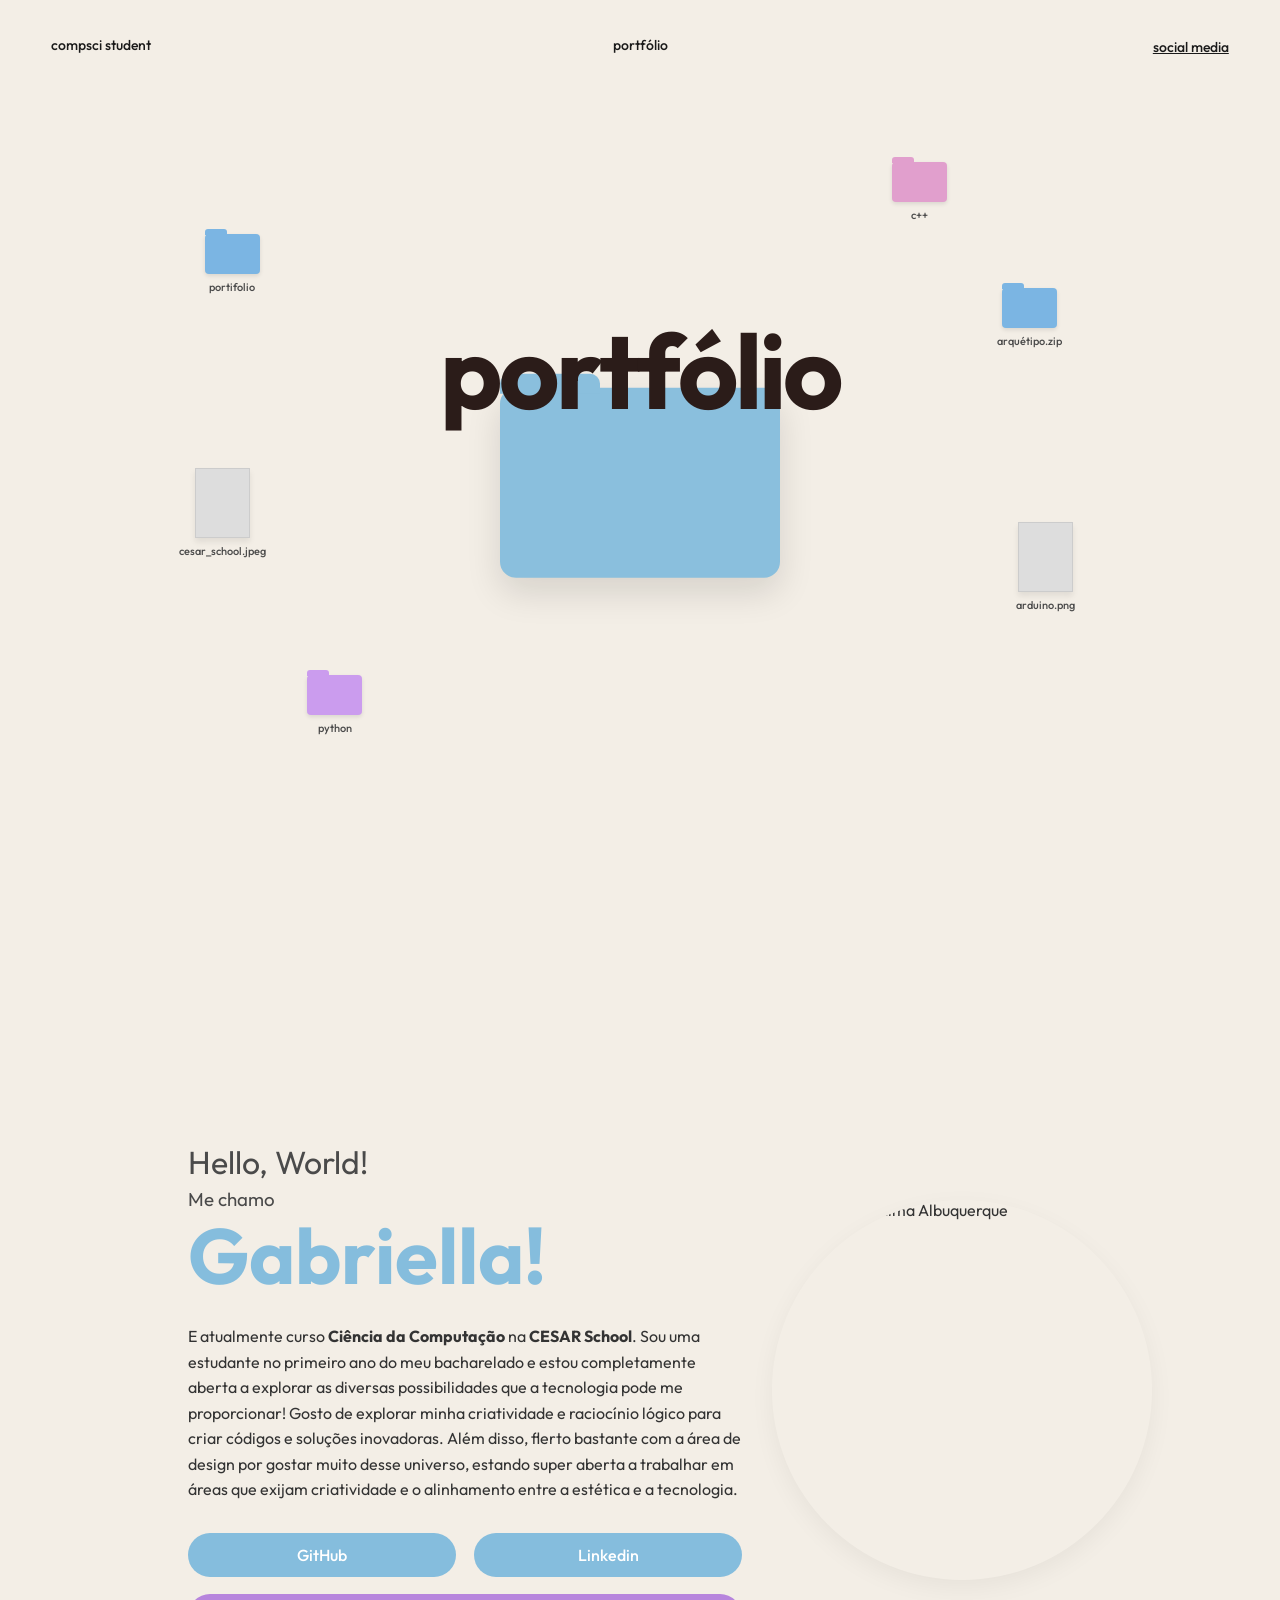
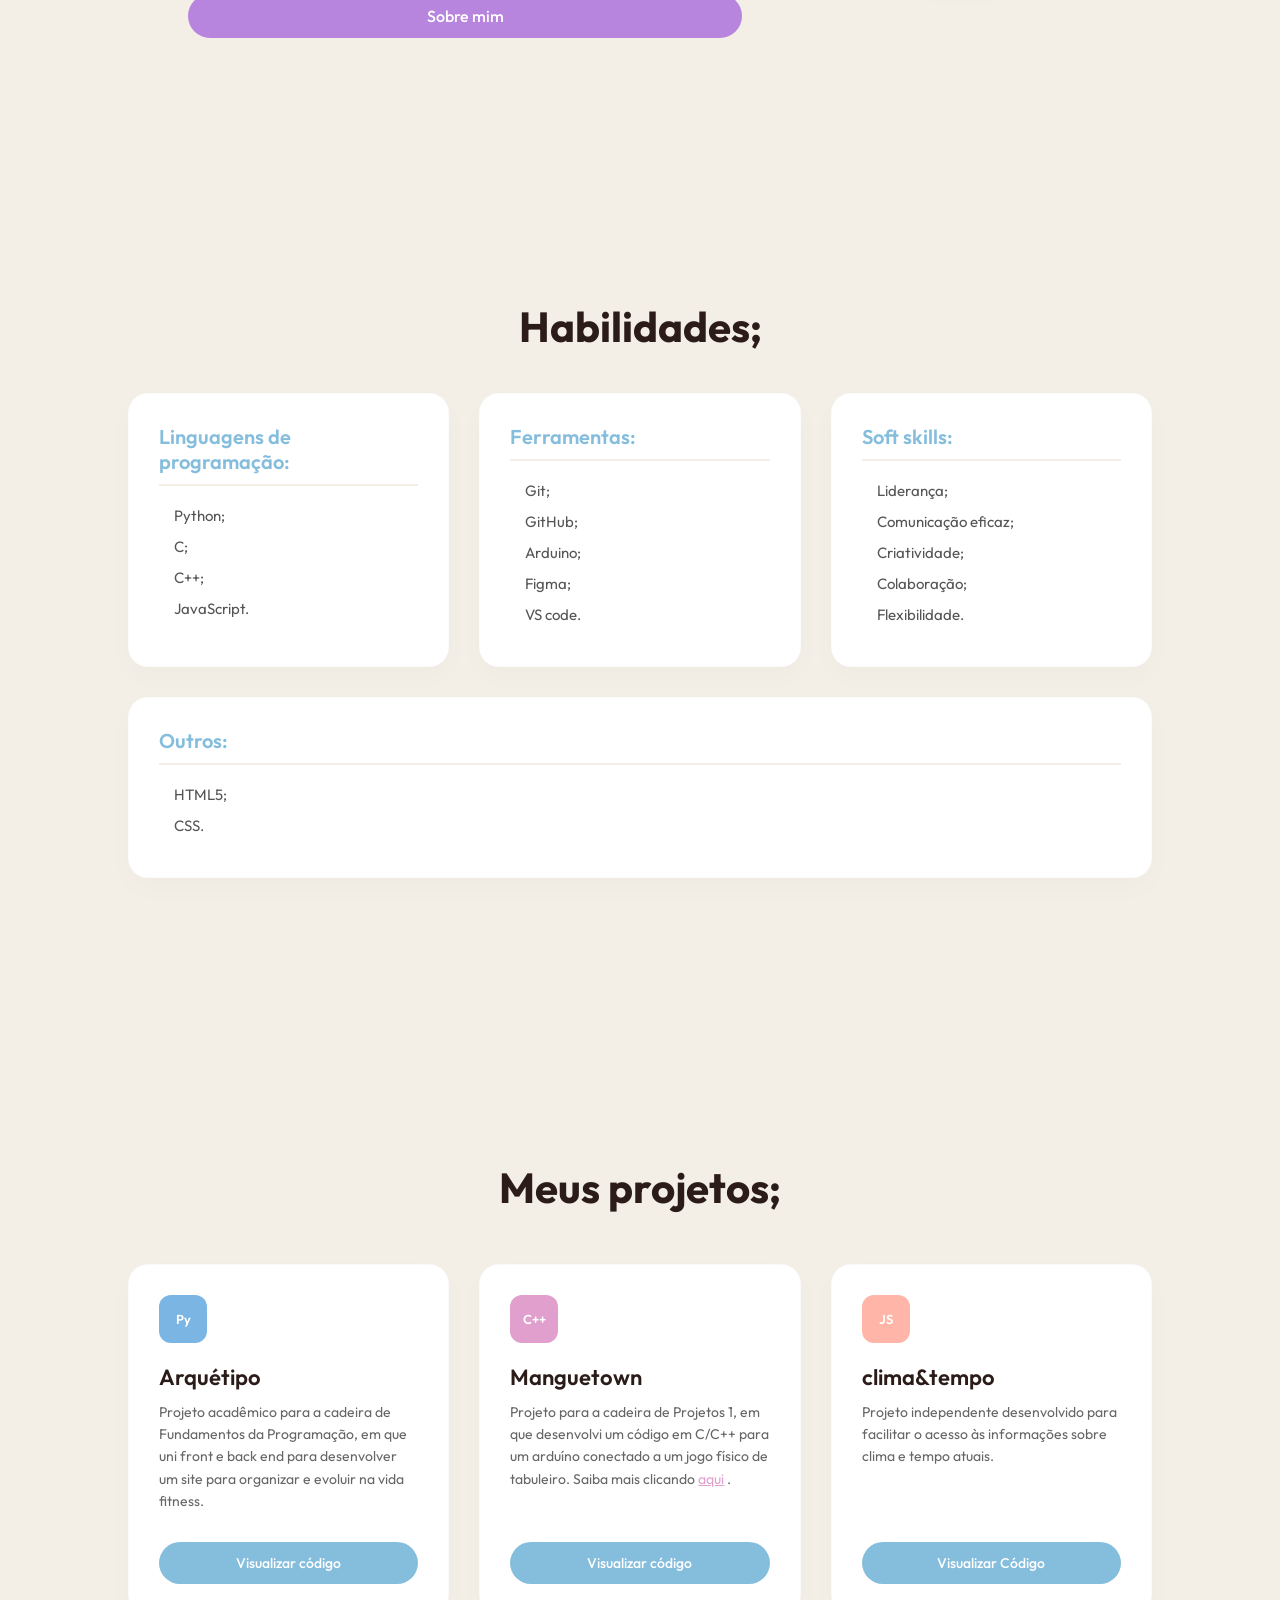
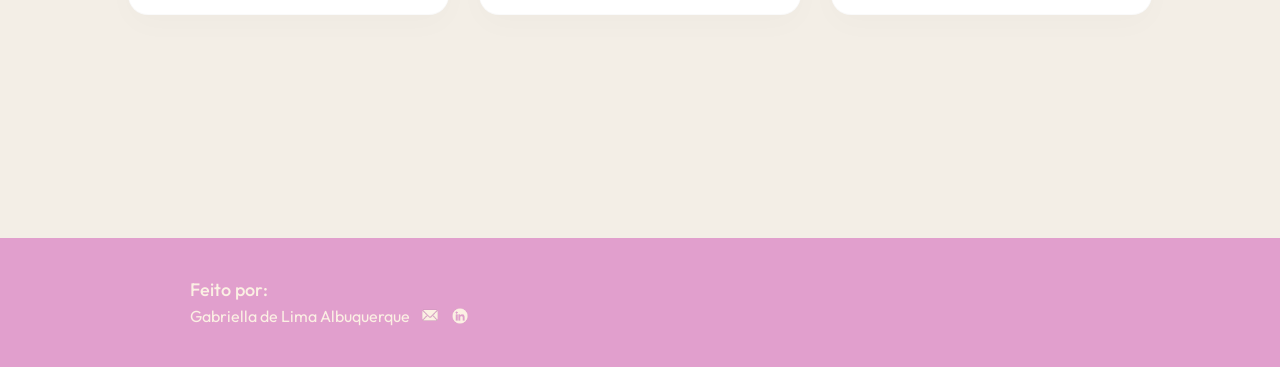
==== OneDrive/Documentos/portifolio-ic/index.html @ 3f4d65f4 "outras abas" ====
<!DOCTYPE html>
<html lang="pt-BR">
<head>
    <meta charset="UTF-8">
    <meta name="viewport" content="width=device-width, initial-scale=1.0">
    <title>portifólio ✦</title>
    <link rel="stylesheet" href="style.css">
    <script src="script.js"></script>
</head>
<body>

    <section class="tela_inicial">
        <div class="item texto_em_cima" id="t-compsci">compsci student</div>
        <div class="item texto_em_cima" id="t-portfolio">portfólio</div>
        
        <div class="dropdown" id="t-social-media">
            <button class="dropdown-btn" onclick="toggleDropdown()">social media</button>
            <div class="dropdown-content" id="myDropdown">
                <a href="https://www.linkedin.com/in/gabriellaalbq/" target="_blank">linkedIn</a>
                <a href="https://github.com/gabriellalbq" target="_blank">github</a>
                <a href="mailto:gla3@cesar.school">e-mail</a>
            </div>
        </div>

        <div class="item" id="f-compsci">
            <div class="folder"></div>
            <span>portifolio</span>
        </div>

        <div class="item" id="cesarschool">
            <div class="imagem"></div>
            <span>cesar_school.jpeg</span>
        </div>

        <div class="item" id="filepython">
            <div class="purplefolder"></div>
            <span>python</span>
        </div>

        <div class="item" id="cpplang">
            <div class="pinkfolder"></div>
            <span>c++</span>
        </div>

        <div class="item" id="arq">
            <div class="folder"></div>
            <span>arquétipo.zip</span>
        </div>

        <div class="item" id="arduino">
            <div class="imagem"></div>
            <span>arduino.png</span>
        </div>

        <div class="container_meio">
            <div class="portifolio_loc">
                <div class="titulo_main">portfólio</div>
            </div>
            <div class="pastaprincipal"></div>
        </div>
    </section> 
    
    <div class='container_apresentacao'>
        <div class="container_texto_apresentacao">
            <div class="texto_container_apresentacao">
                <h2 class="titulo_container_apresentacao">Hello, World!</h2>
                <h3 class="me_chamo_apresentacao">Me chamo</h3>
                <h1 class="nome_container_apresentacao">Gabriella!</h1>
                <p class="biografia">
                    E atualmente curso <b>Ciência da Computação</b> na <b>CESAR School</b>. Sou uma estudante no primeiro ano do meu bacharelado e estou completamente aberta a explorar as diversas possibilidades que a tecnologia pode me proporcionar! Gosto de explorar minha criatividade e raciocínio lógico para criar códigos e soluções inovadoras. Além disso, flerto bastante com a área de design por gostar muito desse universo, estando super aberta a trabalhar em áreas que exijam criatividade e o alinhamento entre a estética e a tecnologia.
                </p>
            </div>
            <div class="container_botoes_in_mail">
                <a href="https://github.com/gabriellalbq" target="_blank" class="botao_in_mail">GitHub</a>
                <a href="https://www.linkedin.com/in/gabriellaalbq/" target="_blank" class="botao_in_mail">Linkedin</a>
            </div>
            <a href="saibamais.html" class="botao_sobre_mim">Sobre mim</a>
        </div>

        <img src="foto.jpg" alt="Gabriella de Lima Albuquerque" class="foto_apresentacao">
    </div>

    <section class="container_habilidades">
        <h2 class="titulo_habilidades">Habilidades;</h2>
        
        <div class="alinhar_habilidades">
            <div class="coluna_habilidades">
                <h3 class="titulo_coluna_hab">Linguagens de programação:</h3>
                <ul class="lista_hab">
                    <li>Python;</li>
                    <li>C;</li>
                    <li>C++;</li>
                    <li>JavaScript.</li>
                </ul>
            </div>

            <div class="coluna_habilidades">
                <h3 class="titulo_coluna_hab">Ferramentas:</h3>
                <ul class="lista_hab">
                    <li>Git;</li>
                    <li>GitHub;</li>
                    <li>Arduino;</li>
                    <li>Figma;</li>
                    <li>VS code.</li>
                </ul>
            </div>

            <div class="coluna_habilidades">
                <h3 class="titulo_coluna_hab">Soft skills:</h3>
                <ul class="lista_hab">
                    <li>Liderança;</li>
                    <li>Comunicação eficaz;</li>
                    <li>Criatividade;</li>
                    <li>Colaboração;</li>
                    <li>Flexibilidade.</li>
                </ul>
            </div>

            <div class="coluna_habilidades">
                <h3 class="titulo_coluna_hab">Outros:</h3>
                <ul class="lista_hab">
                    <li>HTML5;</li>
                    <li>CSS.</li>
                </ul> </div>
        </div>
    </section>

    <section class="container_projetos">
        <h2 class="titulo_secao_projetos">Meus projetos;</h2>
        
        <div class="lista_projetos">
            <div class="card_projeto">
                <div class="icone_projeto arquetipo"><span>Py</span></div>
                <h3 class="nome_projeto">Arquétipo</h3>
                <p class="descricao_projeto">Projeto acadêmico para a cadeira de Fundamentos da Programação, em que uni front e back end para desenvolver um site para organizar e evoluir na vida fitness.</p>
                <a href="https://github.com/gabriellalbq/Arquetipo" target="_blank" class="botao_projeto">Visualizar código</a>
            </div>

            <div class="card_projeto">
                <div class="icone_projeto manguetown"><span>C++</span></div>
                <h3 class="nome_projeto">Manguetown</h3>
                <p class="descricao_projeto">Projeto para a cadeira de Projetos 1, em que desenvolvi um código em C/C++ para um arduíno conectado a um jogo físico de tabuleiro. Saiba mais clicando
                    <a href="manguetown.html" class="saibamaisbotao">aqui</a>
                .
                </p>
                <a href="https://github.com/gabriellalbq/Manguetown" target="_blank" class="botao_projeto">Visualizar código</a>
            </div>

            <div class="card_projeto">
                <div class="icone_projeto climatempo"><span>JS</span></div>
                <h3 class="nome_projeto">clima&tempo</h3>
                <p class="descricao_projeto">Projeto independente desenvolvido para facilitar o acesso às informações sobre clima e tempo atuais.</p>
                <a href="#" class="botao_projeto">Visualizar Código</a>
            </div>
        </div>
    </section>

    <footer>
        <div class="footer_conteudo">
            <span class="autor_titulo">Feito por:</span>
            <div class="autor_linha">
                <p>Gabriella de Lima Albuquerque</p>
                <a href="mailto:gla3@cesar.school" class="links"><img src="fotos/gmail.png" alt="Gmail" class="img_gmail"></a>
                <a href="https://www.linkedin.com/in/gabriellaalbq/" class="links"><img src="fotos/linkedin.png" alt="linkedin" class="img_gmail"></a>
            </div> </div> 
    </footer>

</body>
</html>
---- OneDrive/Documentos/portifolio-ic/style.css ----
* {
    box-sizing: border-box;
    margin: 0;
    padding: 0;
}

body {
    background-color: #f3eee6;
    font-family: 'Outfit';
    width: 100%;
    overflow-x: hidden;
    overflow-y: auto; 
    color: #333;
}

.tela_inicial {
    position: relative;
    width: 100%;
    height: 100vh; 
    margin-bottom: 40px; 
}

.item {
    position: absolute;
    display: flex;
    flex-direction: column;
    align-items: center;
    text-align: center;
    font-size: 11px;
    font-weight: 500;
}

.item span {
    margin-top: 6px;
    color: #4a4a4a;
}

.folder {
    width: 55px;
    height: 40px;
    background-color: #7bb5e3;
    border-radius: 4px;
    position: relative;
    box-shadow: 0 2px 4px rgba(0,0,0,0.1);
}

.pinkfolder {
    width: 55px;
    height: 40px;
    background-color: #e19fcd;
    border-radius: 4px;
    position: relative;
    box-shadow: 0 2px 4px rgba(0,0,0,0.1);
}

.pinkfolder::before {
    content: '';
    width: 22px;
    height: 6px;
    background-color: #e19fcd;
    position: absolute;
    top: -5px;
    left: 0;
    border-top-left-radius: 3px;
    border-top-right-radius: 3px;
}

.purplefolder {
    width: 55px;
    height: 40px;
    background-color: #cb9cee;
    border-radius: 4px;
    position: relative;
    box-shadow: 0 2px 4px rgba(0,0,0,0.1);
}

.purplefolder::before {
    content: '';
    width: 22px;
    height: 6px;
    background-color: #cb9cee;
    position: absolute;
    top: -5px;
    left: 0;
    border-top-left-radius: 3px;
    border-top-right-radius: 3px;
}

.folder::before {
    content: '';
    width: 22px;
    height: 6px;
    background-color: #7bb5e3;
    position: absolute;
    top: -5px;
    left: 0;
    border-top-left-radius: 3px;
    border-top-right-radius: 3px;
}

.imagem {
    width: 55px;
    height: 70px;
    background-color: #ddd;
    border: 1px solid #ccc;
    box-shadow: 0 4px 6px rgba(0,0,0,0.08);
    background-size: cover;
    background-position: center;
}

.texto_em_cima {
    font-size: 14px;
    font-weight: 500;
    color: #1a1a1a;
}

#t-compsci { top: 4%; left: 4%; }
#t-portfolio { top: 4%; left: 50%; transform: translateX(-50%); }

.dropdown {
    position: absolute;
    top: 4%;
    right: 4%;
    display: inline-block; 
    z-index: 200;
    font-family:'Outfit';
}

.dropdown-btn {
    background: none;
    border: none;
    font-size: 14px;
    font-weight: 500;
    color: #1a1a1a;
    cursor: pointer;
    font-family: inherit;
    padding: 0;
    transition: opacity 0.2s ease;
    text-decoration: underline;
}

.dropdown-btn:hover {
    opacity: 0.7;
}

.dropdown-content {
    display: block;
    position: absolute;
    right: 0;
    background-color: #ffffff;
    min-width: 140px;
    box-shadow: 0px 10px 25px rgba(0,0,0,0.08);
    border-radius: 8px;
    margin-top: 10px;
    overflow: hidden;
    border: 1px solid rgba(0,0,0,0.05);
    
    opacity: 0;
    transform: translateY(-10px) scale(0.95);
    pointer-events: none;
    transition: opacity 0.3s cubic-bezier(0.16, 1, 0.3, 1), 
                transform 0.3s cubic-bezier(0.16, 1, 0.3, 1);
}

.dropdown-content a {
    color: #2b1c19;
    padding: 11px 16px;
    text-decoration: none;
    display: block;
    font-family: 'Outfit';
    font-size: 13px;
    font-weight: 400;
    text-align: left;
    transition: background-color 0.2s ease, color 0.2s ease;
}

.dropdown-content a:hover {
    background-color: #f7f5f0;
    color: #000000;
}

.dropdown-content.show {
    opacity: 1;
    transform: translateY(0) scale(1);
    pointer-events: auto;
}

#f-compsci { top: 26%; left: 16%; }

#cesarschool { top: 52%; left: 14%; }

#filepython { top: 75%; left: 24%; }

#cpplang { top: 18%; right: 26%; }

#arq { top: 32%; right: 17%; }

#arduino { top: 58%; right: 16%; }

#img-real-estate { top: 76%; right: 23%; }
#img-real-estate .image-thumb { width: 75px; height: 50px; background-image: linear-gradient(#2b2d42, #8d99ae); }

.container_meio {
    position: absolute;
    top: 50%;
    left: 50%;
    transform: translate(-50%, -50%);
    display: flex;
    flex-direction: column;
    align-items: center;
    z-index: 10;
}

.portifolio_loc {
    position: relative;
    text-align: center;
    margin-bottom: -30px;
}

@font-face {
    font-family: 'Outfit';
    src: url('fontes/Outfit-VariableFont_wght.ttf') format('truetype');
    font-weight: 100 900; 
    font-style: normal;
}

.titulo_main {
    font-family: 'Outfit';
    font-weight: 700;
    font-size: 105px;
    color: #2b1c19;
    letter-spacing: -3px;
    line-height: 0.9;
    z-index: 20;
    position: relative;
}

.pastaprincipal {
    width: 280px;
    height: 190px;
    background-color: #85bddd;
    border-radius: 16px;
    position: relative;
    box-shadow: 0 15px 35px rgba(0,0,0,0.12);
    display: flex;
    align-items: center;
    justify-content: center;
    opacity: 0.95;
}

.pastaprincipal::before {
    content: '';
    width: 100px;
    height: 20px;
    background-color: #85bddd;
    position: absolute;
    top: -14px;
    left: 0;
    border-top-left-radius: 10px;
    border-top-right-radius: 10px;
}

.container_apresentacao {
    width: 100%;
    min-height: 100vh;
    background-color: #f3eee6;
    display: flex;
    flex-direction: row; 
    align-items: center;
    justify-content: space-between;
    padding: 80px 10%; 
}

.foto_apresentacao {
    flex: 0 0 40%; 
    max-width: 380px;
    width: 100%;
    height: auto;
    aspect-ratio: 1 / 1;
    border-radius: 50%; 
    object-fit: cover; 
    box-shadow: 0 8px 25px rgba(0,0,0,0.05);
}

.container_texto_apresentacao {
    flex: 0 0 60%; 
    display: flex;
    flex-direction: column;
    align-items: flex-start;
    justify-content: center;
    padding-left: 60px;
}

.texto_container_apresentacao {
    font-family: 'Outfit';
    text-align: left;
    width: 100%;
}

.titulo_container_apresentacao {
    font-family: 'Outfit';
    font-size: 32px;
    font-weight: 400;
    color: #4a4a4a;
    text-align: left;
    margin-bottom: 5px;
}

.me_chamo_apresentacao {
    font-family: 'Outfit';
    color: #4a4a4a;
    text-align: left;
    font-weight: 400;
}

.nome_container_apresentacao {
    font-family: 'Outfit';
    font-size: 78px;
    font-weight: 700;
    color: #85bddd;
    margin-top: -5px;
    margin-bottom: 20px; 
    text-align: left;
}

.biografia {
    font-size: 16px;
    line-height: 1.6;
    color: #333;
    margin-bottom: 30px;
}

.container_botoes_in_mail {
    display: flex;
    flex-direction: row;
    justify-content: space-between;
    gap: 18px;
    width: 100%;
}

.botao_in_mail { 
    display: inline-block;
    flex: 1;
    background-color: #85bddd;
    color: #ffffff;
    text-align: center;
    text-decoration: none;
    font-family: 'Outfit';
    font-size: 16px;
    font-weight: 500;
    padding: 12px 20px;
    border-radius: 50px;
    transition: background-color 0.2s ease, transform 0.2s ease;
}

.botao_in_mail:hover {
    background-color: #90ccee;
    transform: translateY(-2px);
}

.container_habilidades {
    width: 100%;
    background-color: #f3eee6;
    padding: 60px 10%;
    display: flex;
    flex-direction: column;
    align-items: center;
}

.titulo_habilidades {
    font-family: 'Outfit';
    font-size: 42px;
    font-weight: 700;
    color: #2b1c19;
    margin-bottom: 40px;
    text-align: center;
}

.alinhar_habilidades {
    display: flex;
    flex-direction: row;
    justify-content: space-between;
    gap: 30px;
    width: 100%;
    flex-wrap: wrap;
}

.coluna_habilidades {
    background-color: #ffffff;
    border-radius: 20px;
    padding: 30px;
    flex: 1;
    min-width: 250px;
    box-shadow: 0 10px 30px rgba(0, 0, 0, 0.02);
    border: 1px solid rgba(0,0,0,0.01);
}

.titulo_coluna_hab {
    font-family: 'Outfit';
    font-size: 20px;
    font-weight: 600;
    color: #85bddd;
    margin-bottom: 20px;
    border-bottom: 2px solid #f3eee6;
    padding-bottom: 10px;
}

.lista_hab {
    list-style: none;
}

.lista_hab li {
    font-family: 'Outfit';
    font-size: 15px;
    color: #555;
    margin-bottom: 12px;
    position: relative;
    padding-left: 15px;
}

.lista_skills li::before {
    content: '•';
    color: #85bddd;
    font-weight: bold;
    position: absolute;
    left: 0;
}

.container_projetos {
    width: 100%;
    min-height: 100vh;
    background-color: #f3eee6;
    display: flex;
    flex-direction: column;
    align-items: center;
    justify-content: center;
    padding: 80px 10%;
}

.titulo_secao_projetos {
    font-family: 'Outfit';
    font-size: 42px;
    font-weight: 700;
    color: #2b1c19;
    margin-bottom: 50px;
}

.lista_projetos {
    display: flex;
    flex-direction: row;
    justify-content: center;
    gap: 30px;
    width: 100%;
    flex-wrap: wrap;
}

.card_projeto {
    background-color: #ffffff;
    border: 1px solid rgba(0,0,0,0.02);
    border-radius: 20px;
    padding: 30px;
    flex: 1;
    min-width: 280px;
    max-width: 350px;
    box-shadow: 0 10px 30px rgba(0, 0, 0, 0.02);
    display: flex;
    flex-direction: column;
    align-items: flex-start;
    transition: transform 0.3s ease, box-shadow 0.3s ease;
}

.card_projeto:hover {
    transform: translateY(-5px);
    box-shadow: 0 15px 35px rgba(0, 0, 0, 0.06);
}

.icone_projeto {
    width: 48px;
    height: 48px;
    border-radius: 12px;
    display: flex;
    align-items: center;
    justify-content: center;
    font-family: 'Outfit';
    font-weight: 600;
    font-size: 13px;
    color: #fff;
    margin-bottom: 20px;
}

.arquetipo {background-color: #7bb5e3;}
.manguetown {background-color: #e19fcd;}
.climatempo {background-color: #ffb5a7;}

.nome_projeto {
    font-family: 'Outfit';
    font-size: 22px;
    font-weight: 600;
    color: #2b1c19;
    margin-bottom: 10px;
}

.descricao_projeto {
    font-family: 'Outfit';
    font-size: 14px;
    line-height: 1.6;
    color: #666;
    margin-bottom: 30px;
    flex-grow: 1; 
}

.botao_projeto {
    display: block;
    width: 100%;
    background-color: #85bddd;
    color: #ffffff;
    text-align: center;
    text-decoration: none;
    font-family: 'Outfit';
    font-size: 14px;
    font-weight: 500;
    padding: 12px 0;
    border-radius: 50px;
    transition: background-color 0.2s ease;
}

.botao_projeto:hover {
    background-color: #6daed6;
}

footer {
    padding: 40px;
    background-color: #e19fcd;
    color: #fbf0e3;
}

.footer_conteudo {
    display: flex;
    flex-direction: column;
    align-items: left;
    max-width: 900px;
    margin: 0 auto;
}

.autor_titulo {
    font-weight: 500;
    font-size: 18px;
    margin-bottom: 4px;
}

.autor_linha {
    display: flex;
    align-items: center;
    gap: 10px;
    text-align: left;
}

.img_gmail {
    width: 20px;         
    height: auto;
    display: block;
}

.saibamaisbotao{
    color: #e19fcd;
}

.botao_sobre_mim{
    margin-top: 17px;
    display: block;
    width: 100%;
    background-color: #b785dd;
    color: #ffffff;
    text-align: center;
    text-decoration: none;
    font-family: 'Outfit';
    font-size: 16px;
    font-weight: 500;
    padding: 12px 0;
    border-radius: 50px;
    transition: background-color 0.2s ease, transition, transform 0.3s ease, box-shadow 0.3s ease;
    
}

.botao_sobre_mim:hover {
    background-color: #cb9cee;
    transform: translateY(-5px);
}

.container_sobre_mim {
    width: 100%;
    min-height: 100vh;
    background-color: #f3eee6;
    display: flex;
    align-items: center;
    padding: 80px 10%; 
}

.texto_sobre_mim {
    font-family: 'Outfit';
    text-align: center;
    width: 100%;
}

.titulo_sobre_mim {
    font-family: 'Outfit';
    font-size: 32px;
    font-weight: 400;
    color: #4a4a4a;
    text-align: center;
    margin-bottom: -13px;
}

.nome_sobre_mim {
    font-family: 'Outfit';
    font-size: 78px;
    font-weight: 700;
    color: #b785dd;
    margin-top: -5px;
    margin-bottom: 20px; 
    text-align: center;
}

.biografia_sobre_mim {
    font-size: 16px;
    line-height: 1.6;
    color: #333;
    margin-bottom: 30px;
    text-align: center;
}

.container_sobre_mim {
    display: flex;
    flex-direction: column;
    justify-content: center;
}

.botao_voltar {
    display: block;
    align-items: center;
    width: 30%;
    background-color: #b785dd;
    color: #ffffff;
    text-align: center;
    text-decoration: none;
    font-family: 'Outfit';
    font-size: 16px;
    font-weight: 500;
    padding: 12px 0;
    border-radius: 50px;
    transition: background-color 0.2s ease, transition, transform 0.3s ease, box-shadow 0.3s ease;
    
}

.botao_voltar:hover {
    background-color: #cb9cee;
    transform: translateY(-5px);
}


.texto_manguetown {
    font-family: 'Outfit';
    text-align: center;
    width: 60%;
}

.titulo_manguetown {
    font-family: 'Outfit';
    font-size: 32px;
    font-weight: 400;
    color: #4a4a4a;
    text-align: center;
    margin-bottom: -13px;
}

.nome_manguetown {
    font-family: 'Outfit';
    font-size: 78px;
    font-weight: 700;
    color: #ffb5a7;
    margin-top: -5px;
    margin-bottom: 20px; 
    text-align: center;
}

.biografia_manguetown {
    font-size: 17px;
    line-height: 1.6;
    color: #333;
    text-align: center;
}

.container_manguetown {
    display: flex;
    flex-direction: column;
    align-items: center;
    justify-content: center;
    margin-top: 4%;
    margin-bottom: 27px;
}

.lista{
    text-align: left;
}

.botoes_manguetown{
    align-items: center;
    flex-direction: row; 
    display: flex;
    justify-content: center;
    gap: 16px;
    margin-top: -5px;
}

.botao_manguetown{
    display: block;
    align-items: center;
    width: 30%;
    background-color: #ffb5a7;
    color: #ffffff;
    text-align: center;
    text-decoration: none;
    font-family: 'Outfit';
    font-size: 16px;
    font-weight: 500;
    padding: 12px 0;
    border-radius: 50px;
    transition: background-color 0.2s ease, transition, transform 0.3s ease, box-shadow 0.3s ease;
}

.botao_manguetown:hover {
    background-color: #fecbc0;
    transform: translateY(-5px);
}
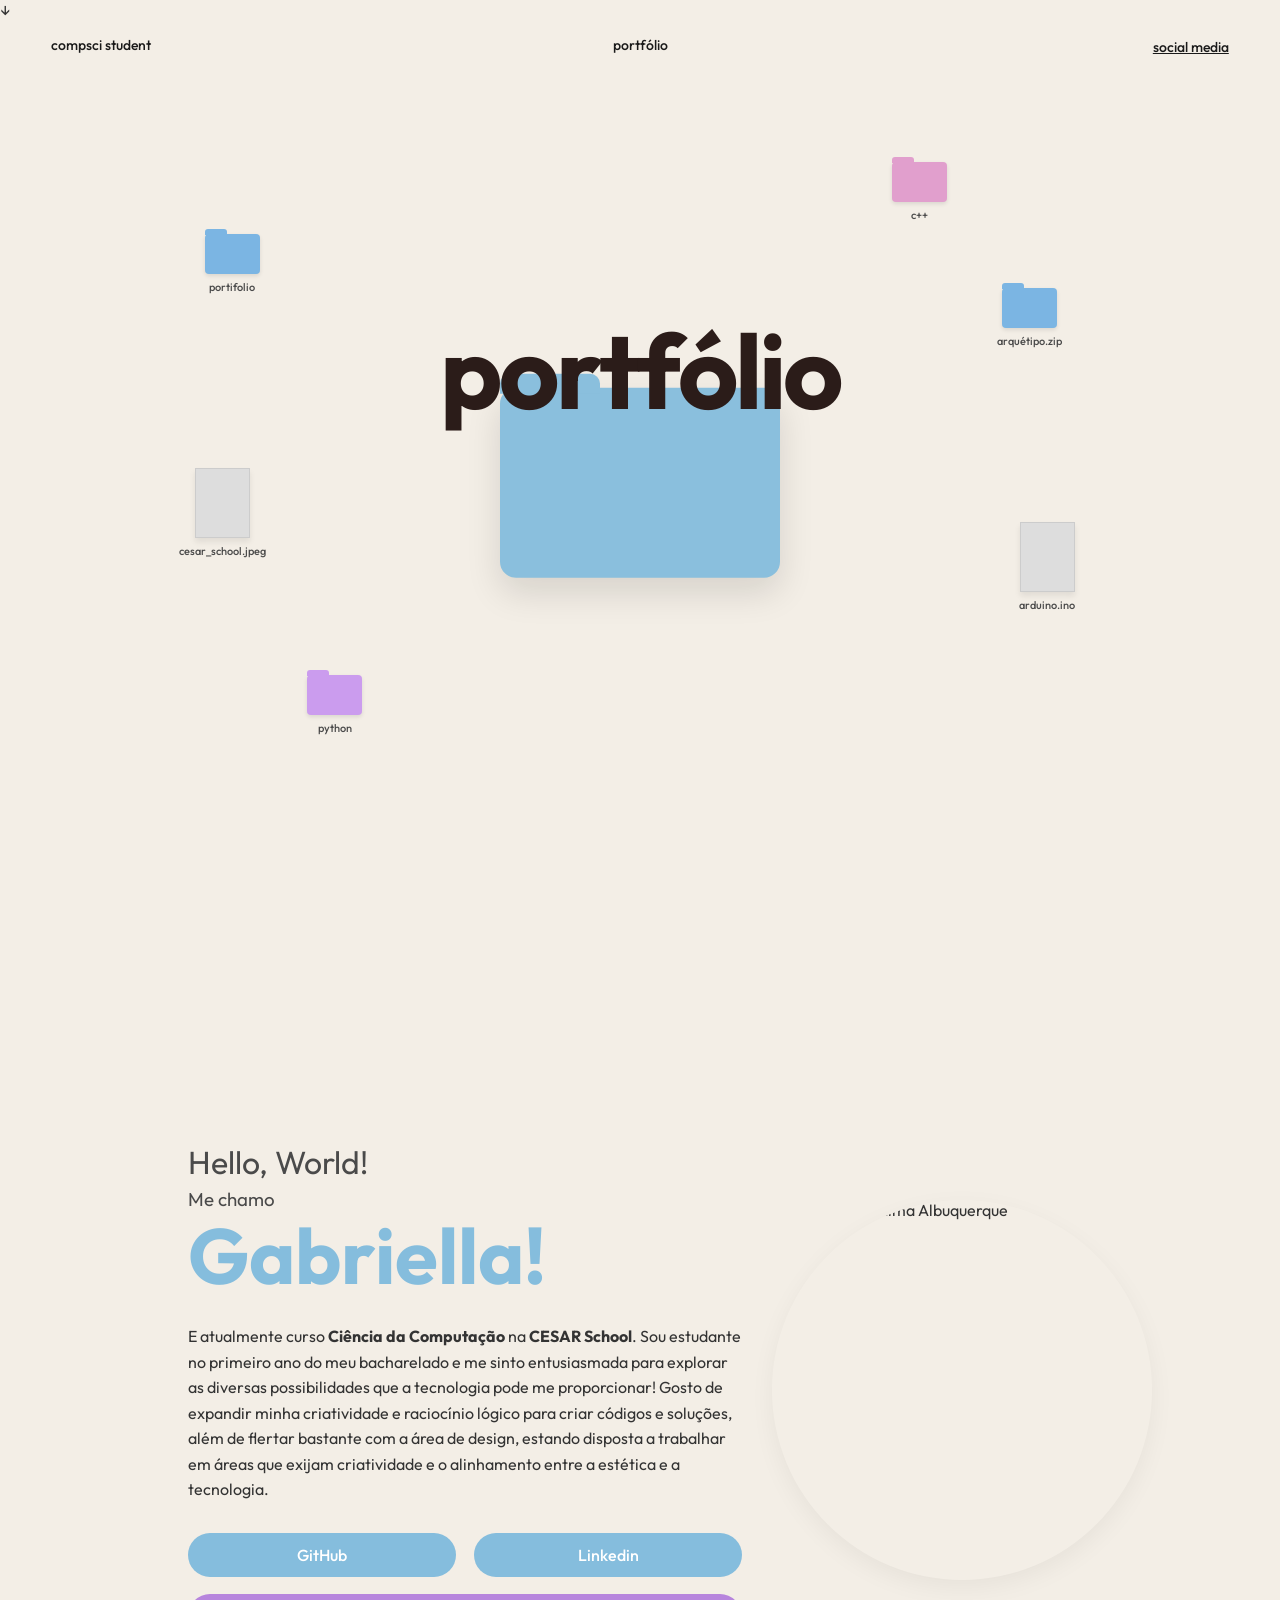
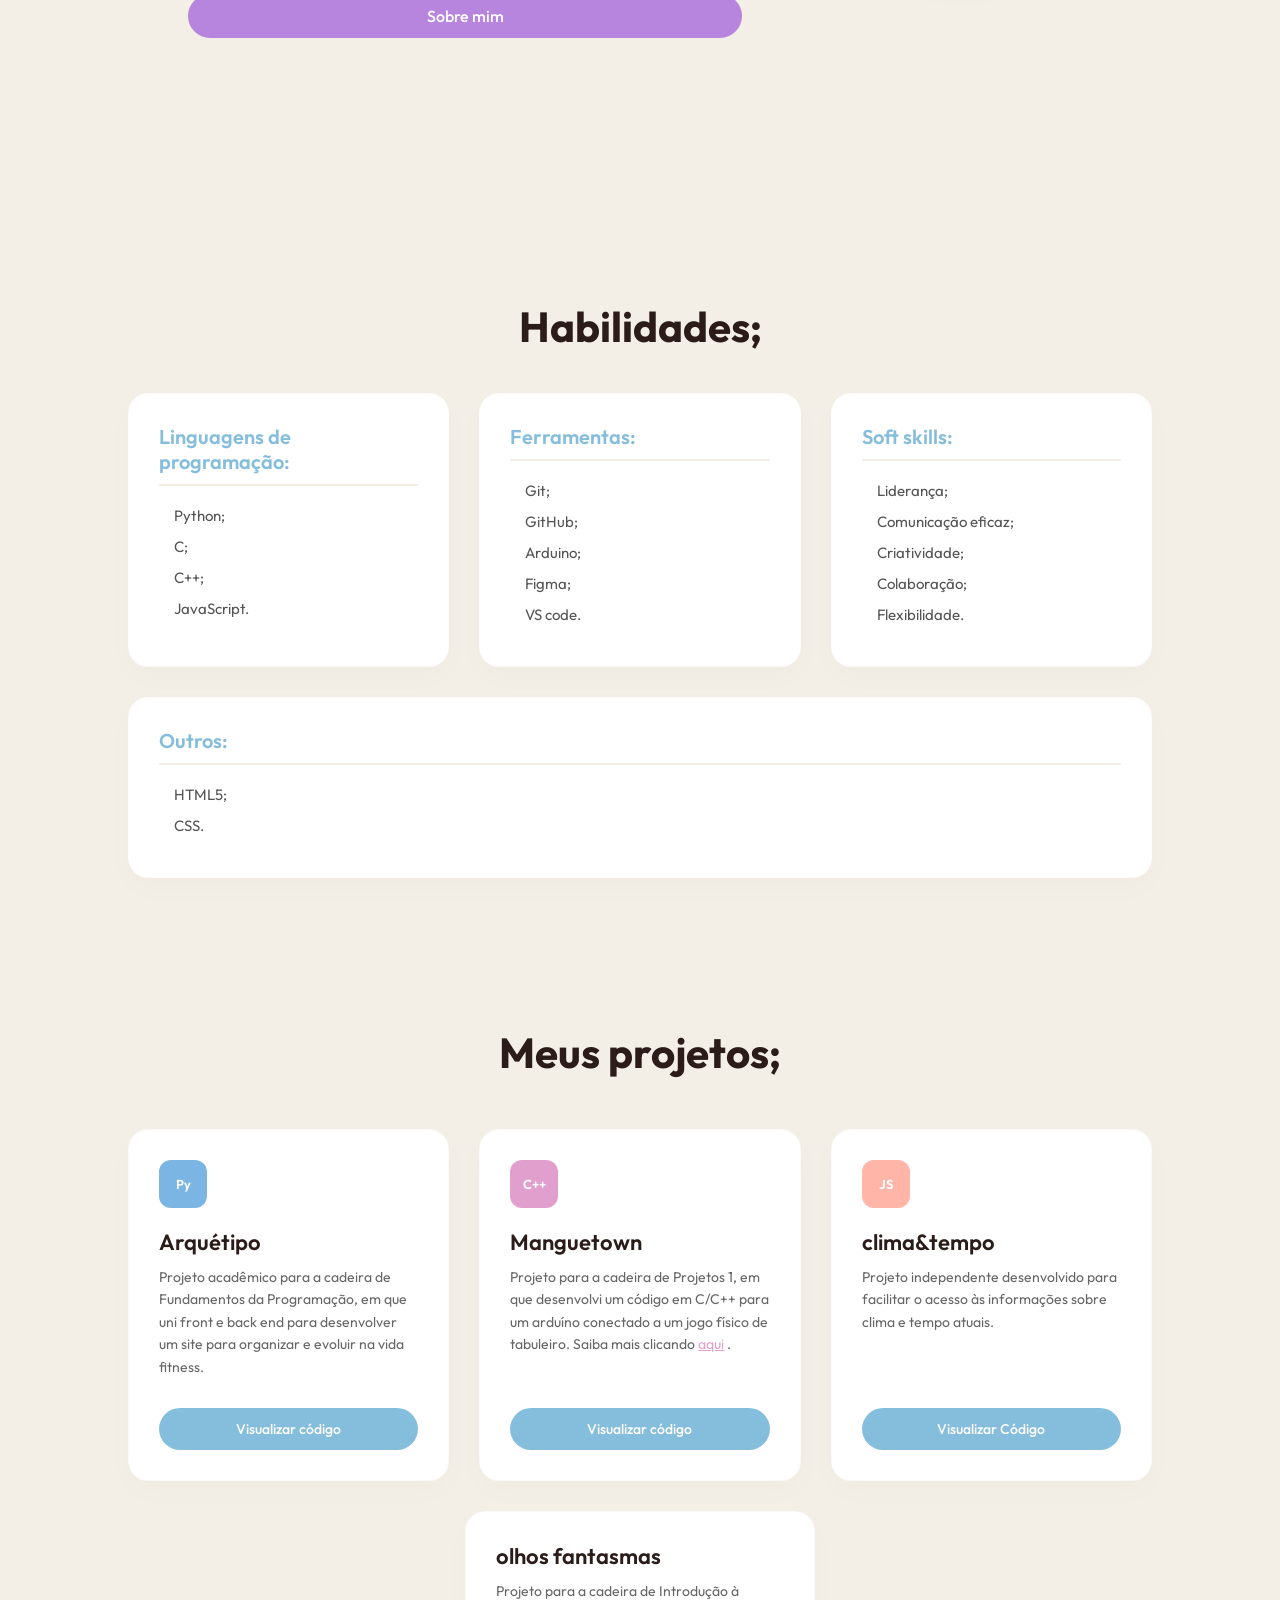
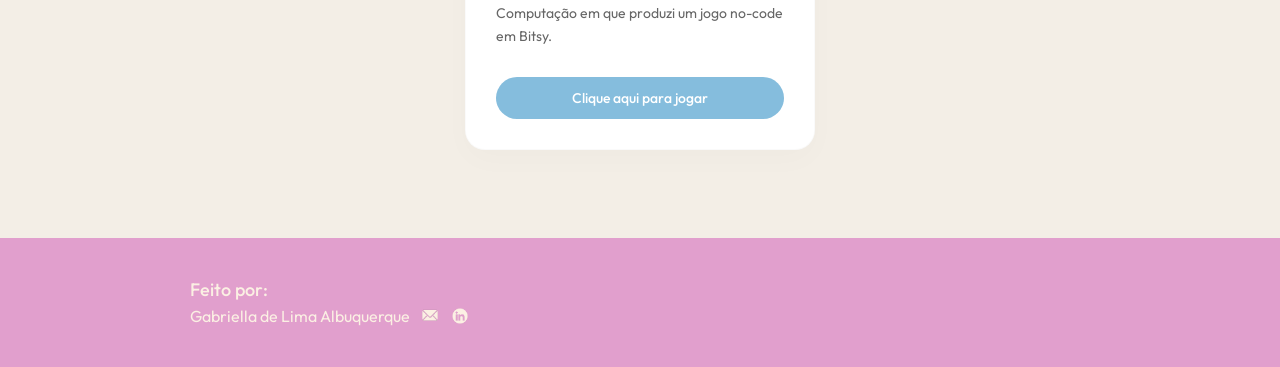
==== commit dcfb79f2: "Refactor index.html for improved structure and links" ====
--- a/OneDrive/Documentos/portifolio-ic/index.html
+++ b/OneDrive/Documentos/portifolio-ic/index.html
@@ -16,40 +16,44 @@
         <div class="dropdown" id="t-social-media">
             <button class="dropdown-btn" onclick="toggleDropdown()">social media</button>
             <div class="dropdown-content" id="myDropdown">
-                <a href="https://www.linkedin.com/in/gabriellaalbq/" target="_blank">linkedIn</a>
+                <a href="https://www.linkedin.com/in/gabriellaalbq/" target="_blank">linkedin</a>
                 <a href="https://github.com/gabriellalbq" target="_blank">github</a>
                 <a href="mailto:gla3@cesar.school">e-mail</a>
             </div>
         </div>
 
-        <div class="item" id="f-compsci">
+        <div class="item flutuar" id="f-compsci">
             <div class="folder"></div>
             <span>portifolio</span>
         </div>
 
-        <div class="item" id="cesarschool">
+        <div class="item flutuar2" id="cesarschool">
             <div class="imagem"></div>
             <span>cesar_school.jpeg</span>
         </div>
 
-        <div class="item" id="filepython">
+        <div class="item flutuar" id="filepython">
             <div class="purplefolder"></div>
             <span>python</span>
         </div>
 
-        <div class="item" id="cpplang">
+        <div class="item flutuar2" id="cpplang">
             <div class="pinkfolder"></div>
             <span>c++</span>
         </div>
 
-        <div class="item" id="arq">
+        <div class="item flutuar" id="arq">
             <div class="folder"></div>
             <span>arquétipo.zip</span>
         </div>
 
-        <div class="item" id="arduino">
+        <div class="item flutuar2" id="arduino">
             <div class="imagem"></div>
-            <span>arduino.png</span>
+            <span>arduino.ino</span>
+        </div>
+
+        <div class = 'setinha'>
+            ↓
         </div>
 
         <div class="container_meio">
@@ -67,7 +71,7 @@
                 <h3 class="me_chamo_apresentacao">Me chamo</h3>
                 <h1 class="nome_container_apresentacao">Gabriella!</h1>
                 <p class="biografia">
-                    E atualmente curso <b>Ciência da Computação</b> na <b>CESAR School</b>. Sou uma estudante no primeiro ano do meu bacharelado e estou completamente aberta a explorar as diversas possibilidades que a tecnologia pode me proporcionar! Gosto de explorar minha criatividade e raciocínio lógico para criar códigos e soluções inovadoras. Além disso, flerto bastante com a área de design por gostar muito desse universo, estando super aberta a trabalhar em áreas que exijam criatividade e o alinhamento entre a estética e a tecnologia.
+                    E atualmente curso <b>Ciência da Computação</b> na <b>CESAR School</b>. Sou estudante no primeiro ano do meu bacharelado e me sinto entusiasmada para explorar as diversas possibilidades que a tecnologia pode me proporcionar! Gosto de expandir minha criatividade e raciocínio lógico para criar códigos e soluções, além de flertar bastante com a área de design, estando disposta a trabalhar em áreas que exijam criatividade e o alinhamento entre a estética e a tecnologia.
                 </p>
             </div>
             <div class="container_botoes_in_mail">
@@ -77,7 +81,7 @@
             <a href="saibamais.html" class="botao_sobre_mim">Sobre mim</a>
         </div>
 
-        <img src="foto.jpg" alt="Gabriella de Lima Albuquerque" class="foto_apresentacao">
+        <img src="fotos/euu.jpeg" alt="Gabriella de Lima Albuquerque" class="foto_apresentacao">
     </div>
 
     <section class="container_habilidades">
@@ -150,7 +154,14 @@
                 <div class="icone_projeto climatempo"><span>JS</span></div>
                 <h3 class="nome_projeto">clima&tempo</h3>
                 <p class="descricao_projeto">Projeto independente desenvolvido para facilitar o acesso às informações sobre clima e tempo atuais.</p>
-                <a href="#" class="botao_projeto">Visualizar Código</a>
+                <a href="https://github.com/gabriellalbq/clima-tempo" target="_blank" class="botao_projeto">Visualizar Código</a>
+            </div>
+
+            <div class="card_projeto">
+                
+                <h3 class="nome_projeto">olhos fantasmas</h3>
+                <p class="descricao_projeto">Projeto para a cadeira de Introdução à Computação em que produzi um jogo no-code em Bitsy.</p>
+                <a href="https://gabriellalbq.itch.io/olhos-fantasma" target="_blank" class="botao_projeto">Clique aqui para jogar</a>
             </div>
         </div>
     </section>
@@ -166,4 +177,4 @@
     </footer>
 
 </body>
-</html>+</html>
--- a/OneDrive/Documentos/portifolio-ic/style.css
+++ b/OneDrive/Documentos/portifolio-ic/style.css
@@ -622,11 +622,11 @@
 }
 
 .biografia_sobre_mim {
-    font-size: 16px;
+    font-size: 18px;
     line-height: 1.6;
     color: #333;
     margin-bottom: 30px;
-    text-align: center;
+    text-align: left;
 }
 
 .container_sobre_mim {
@@ -684,7 +684,7 @@
 }
 
 .biografia_manguetown {
-    font-size: 17px;
+    font-size: 19px;
     line-height: 1.6;
     color: #333;
     text-align: center;
@@ -701,6 +701,7 @@
 
 .lista{
     text-align: left;
+    font-size: 17px;
 }
 
 .botoes_manguetown{
@@ -731,4 +732,67 @@
 .botao_manguetown:hover {
     background-color: #fecbc0;
     transform: translateY(-5px);
+}
+
+
+.container_principal_sobre {
+    width: 100%;
+    max-width: 1200px;
+    margin: 0 auto;
+    padding: 60px 10%;
+    display: flex;
+    flex-direction: column;
+    gap: 40px;
+}
+
+.container_foto_texto {
+    display: flex;
+    flex-direction: row;
+    justify-content: space-between;
+    align-items: flex-start;
+    gap: 40px;
+    width: 100%;
+}
+
+.coluna_esquerda {
+    flex: 0 0 50%;
+    font-family: 'Outfit', sans-serif;
+    font-size: 16px;
+    line-height: 1.6;
+    color: #333333;
+}
+
+
+.coluna_direita {
+    flex: 0 0 50%;
+    display: flex;
+    flex-direction: column;
+    align-items: center;
+}
+
+.moldura_foto {
+    background-color: #ffffff;
+    border: 2px solid #85bddd; 
+    border-radius: 12px;
+    padding: 15px;
+    box-shadow: 0 8px 24px rgba(0, 0, 0, 0.05);
+    width: 100%;
+    max-width: 320px; 
+}
+
+.foto {
+    width: 100%;
+    height: auto;
+    aspect-ratio: 3 / 4; 
+    object-fit: cover;
+    border-radius: 6px;
+    display: block;
+}
+
+.legenda_foto {
+    font-family: 'Outfit';
+    font-size: 13px;
+    color: #666666;
+    text-align: center;
+    margin-top: 12px;
 }
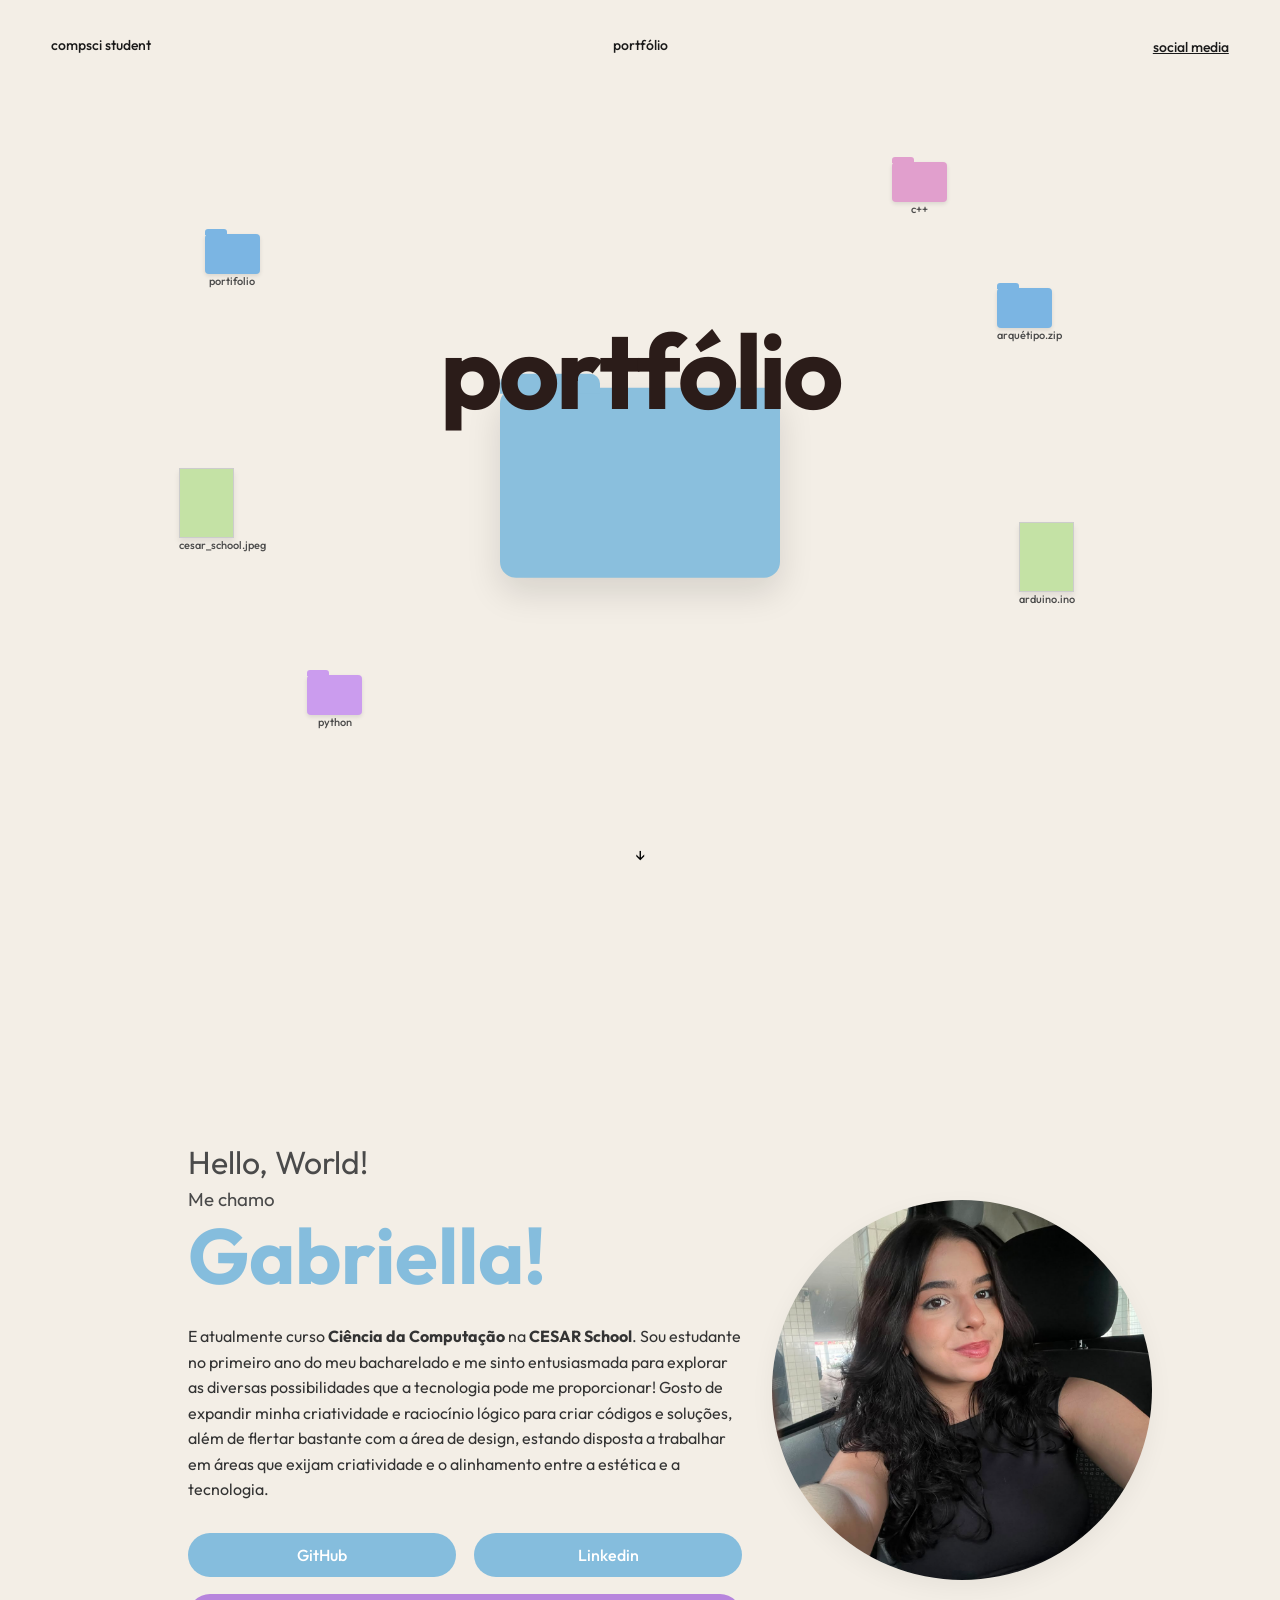
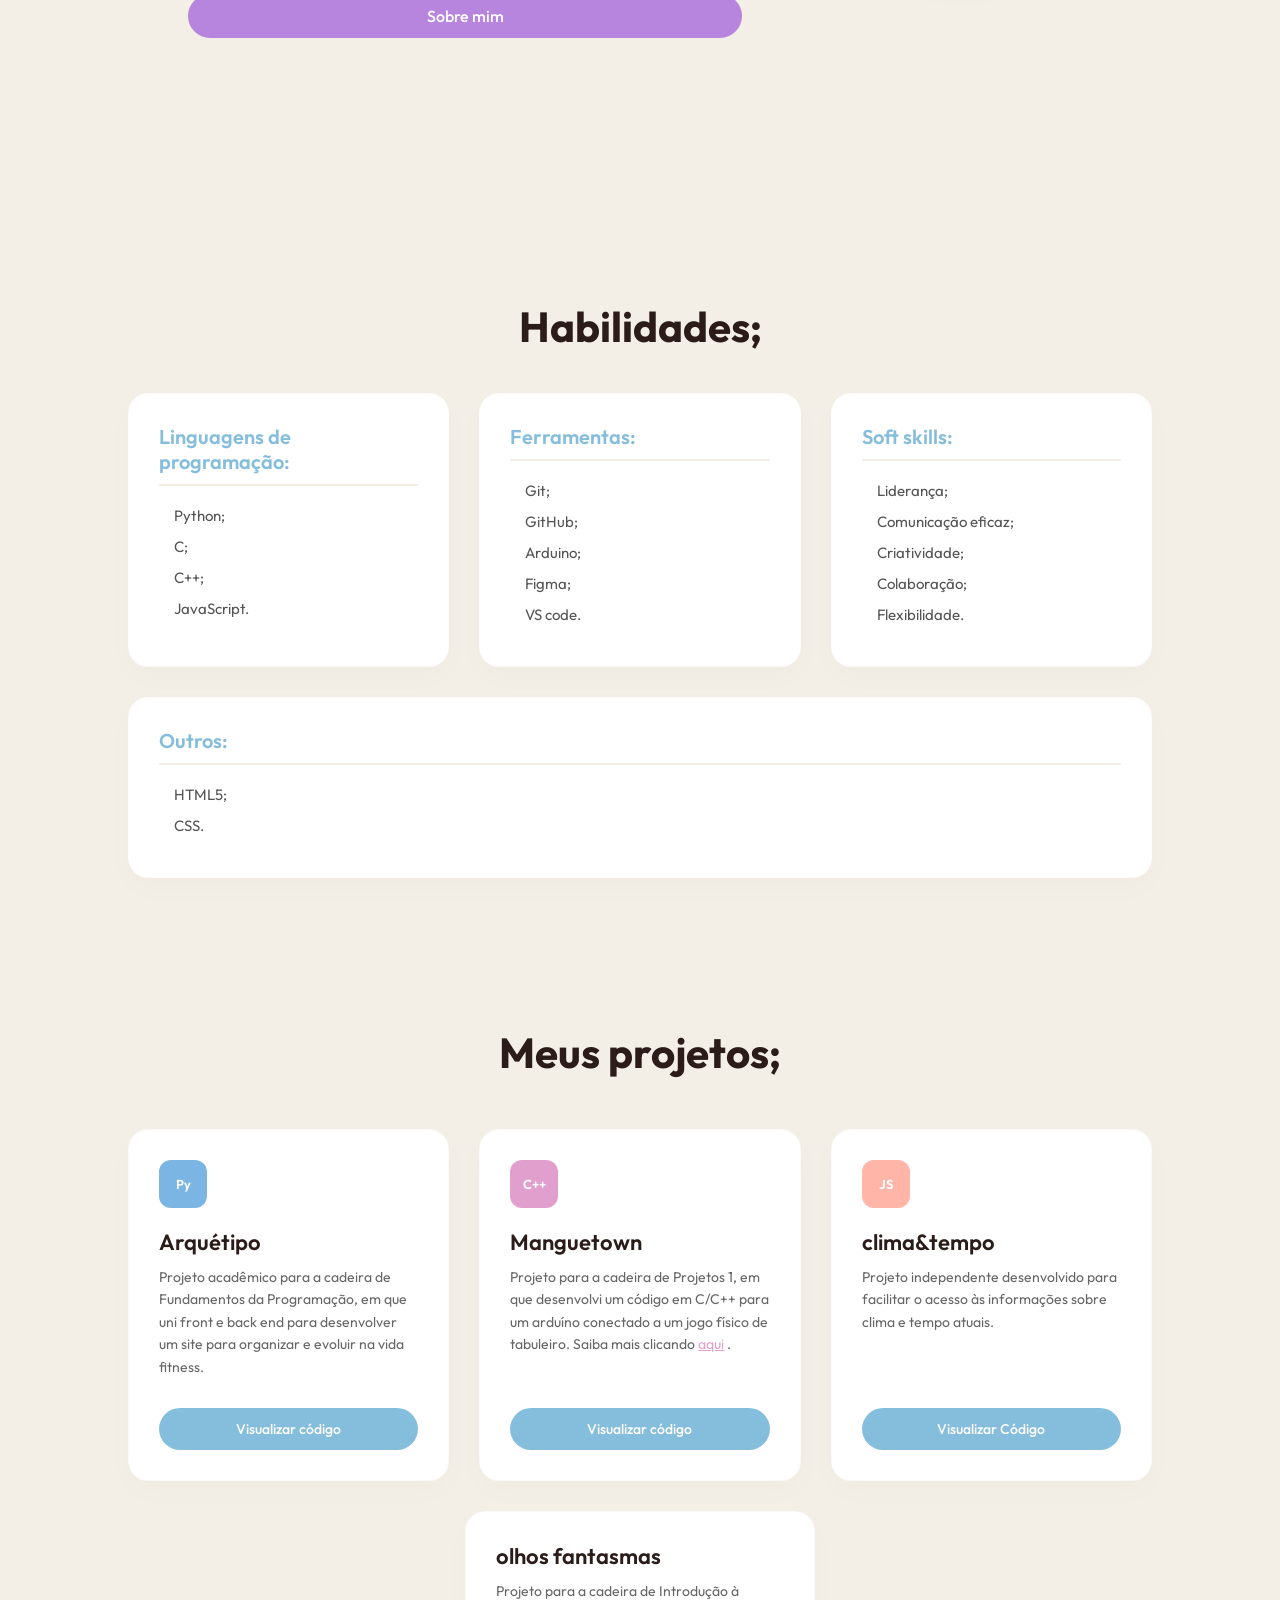
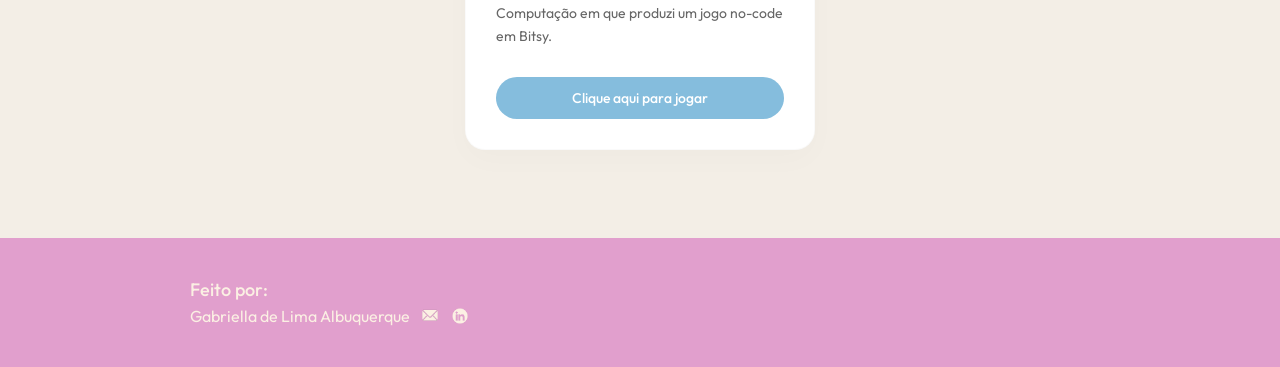
==== commit c24f624a: "atualizando tudo" ====
--- a/OneDrive/Documentos/portifolio-ic/index.html
+++ b/OneDrive/Documentos/portifolio-ic/index.html
@@ -177,4 +177,4 @@
     </footer>
 
 </body>
-</html>
+</html>
--- a/OneDrive/Documentos/portifolio-ic/style.css
+++ b/OneDrive/Documentos/portifolio-ic/style.css
@@ -101,7 +101,7 @@
 .imagem {
     width: 55px;
     height: 70px;
-    background-color: #ddd;
+    background-color: #c4e2a5;
     border: 1px solid #ccc;
     box-shadow: 0 4px 6px rgba(0,0,0,0.08);
     background-size: cover;
@@ -112,6 +112,7 @@
     font-size: 14px;
     font-weight: 500;
     color: #1a1a1a;
+    animation: none;
 }
 
 #t-compsci { top: 4%; left: 4%; }
@@ -185,17 +186,37 @@
     pointer-events: auto;
 }
 
-#f-compsci { top: 26%; left: 16%; }
-
-#cesarschool { top: 52%; left: 14%; }
-
-#filepython { top: 75%; left: 24%; }
-
-#cpplang { top: 18%; right: 26%; }
-
-#arq { top: 32%; right: 17%; }
-
-#arduino { top: 58%; right: 16%; }
+#f-compsci { 
+    top: 26%; left: 16%; 
+    animation-delay: 0s; 
+}
+
+#cesarschool { 
+    top: 52%; left: 14%; 
+    animation-delay: 0.5s;
+    animation-duration: 3.8s;
+}
+
+#filepython { 
+    top: 75%; left: 24%; 
+    animation-delay: 1.2s; 
+}
+
+#cpplang { 
+    top: 18%; right: 26%; 
+    animation-delay: 0.2s; 
+    animation-duration: 4.2s; 
+}
+
+#arq { 
+    top: 32%; right: 17%; 
+    animation-delay: 1.8s; 
+}
+
+#arduino { 
+    top: 58%; right: 16%; 
+    animation-delay: 0.8s; 
+}
 
 #img-real-estate { top: 76%; right: 23%; }
 #img-real-estate .image-thumb { width: 75px; height: 50px; background-image: linear-gradient(#2b2d42, #8d99ae); }
@@ -762,7 +783,6 @@
     color: #333333;
 }
 
-
 .coluna_direita {
     flex: 0 0 50%;
     display: flex;
@@ -771,8 +791,8 @@
 }
 
 .moldura_foto {
-    background-color: #ffffff;
-    border: 2px solid #85bddd; 
+    background-color: #ffffff00;
+    border: 2px solid #e1c4ff; 
     border-radius: 12px;
     padding: 15px;
     box-shadow: 0 8px 24px rgba(0, 0, 0, 0.05);
@@ -795,4 +815,61 @@
     color: #666666;
     text-align: center;
     margin-top: 12px;
+}
+
+.foto_manguetown {
+    width: 100%;
+    max-width: 300px;
+    height: auto;
+    aspect-ratio: 1 / 1;
+    object-fit: cover;
+    display: block;
+    border-radius: 200px;
+    margin-left: -200px;
+}
+
+.texto_direita_manguetown{
+    margin-left: 300px;
+    font-size: 19px;
+}
+
+::selection {
+  background-color: #b785dd; 
+  color: #ffffff;
+}
+
+.flutuar {
+    animation: flutuando 4s ease-in-out infinite;
+    display: inline-block;
+}
+
+@keyframes flutuando {
+    0% {
+        transform: translateY(0);
+    }
+    50% {
+        transform: translateY(6px);
+    }
+    100% {
+        transform: translateY(0);
+    }
+}
+
+.flutuar2 {
+    animation: flutuando 4s ease-in-out infinite;
+    display: inline-block;
+    animation-delay: 0.8s;
+}
+
+.setinha {
+    text-align: center;
+    display: flex;
+    align-items: center;
+    color: #000000;
+    position: absolute;
+    top: 95%;
+    left: 50%;
+    transform: translate(-50%, -50%);
+    display: flex;
+    z-index: 10;
 }
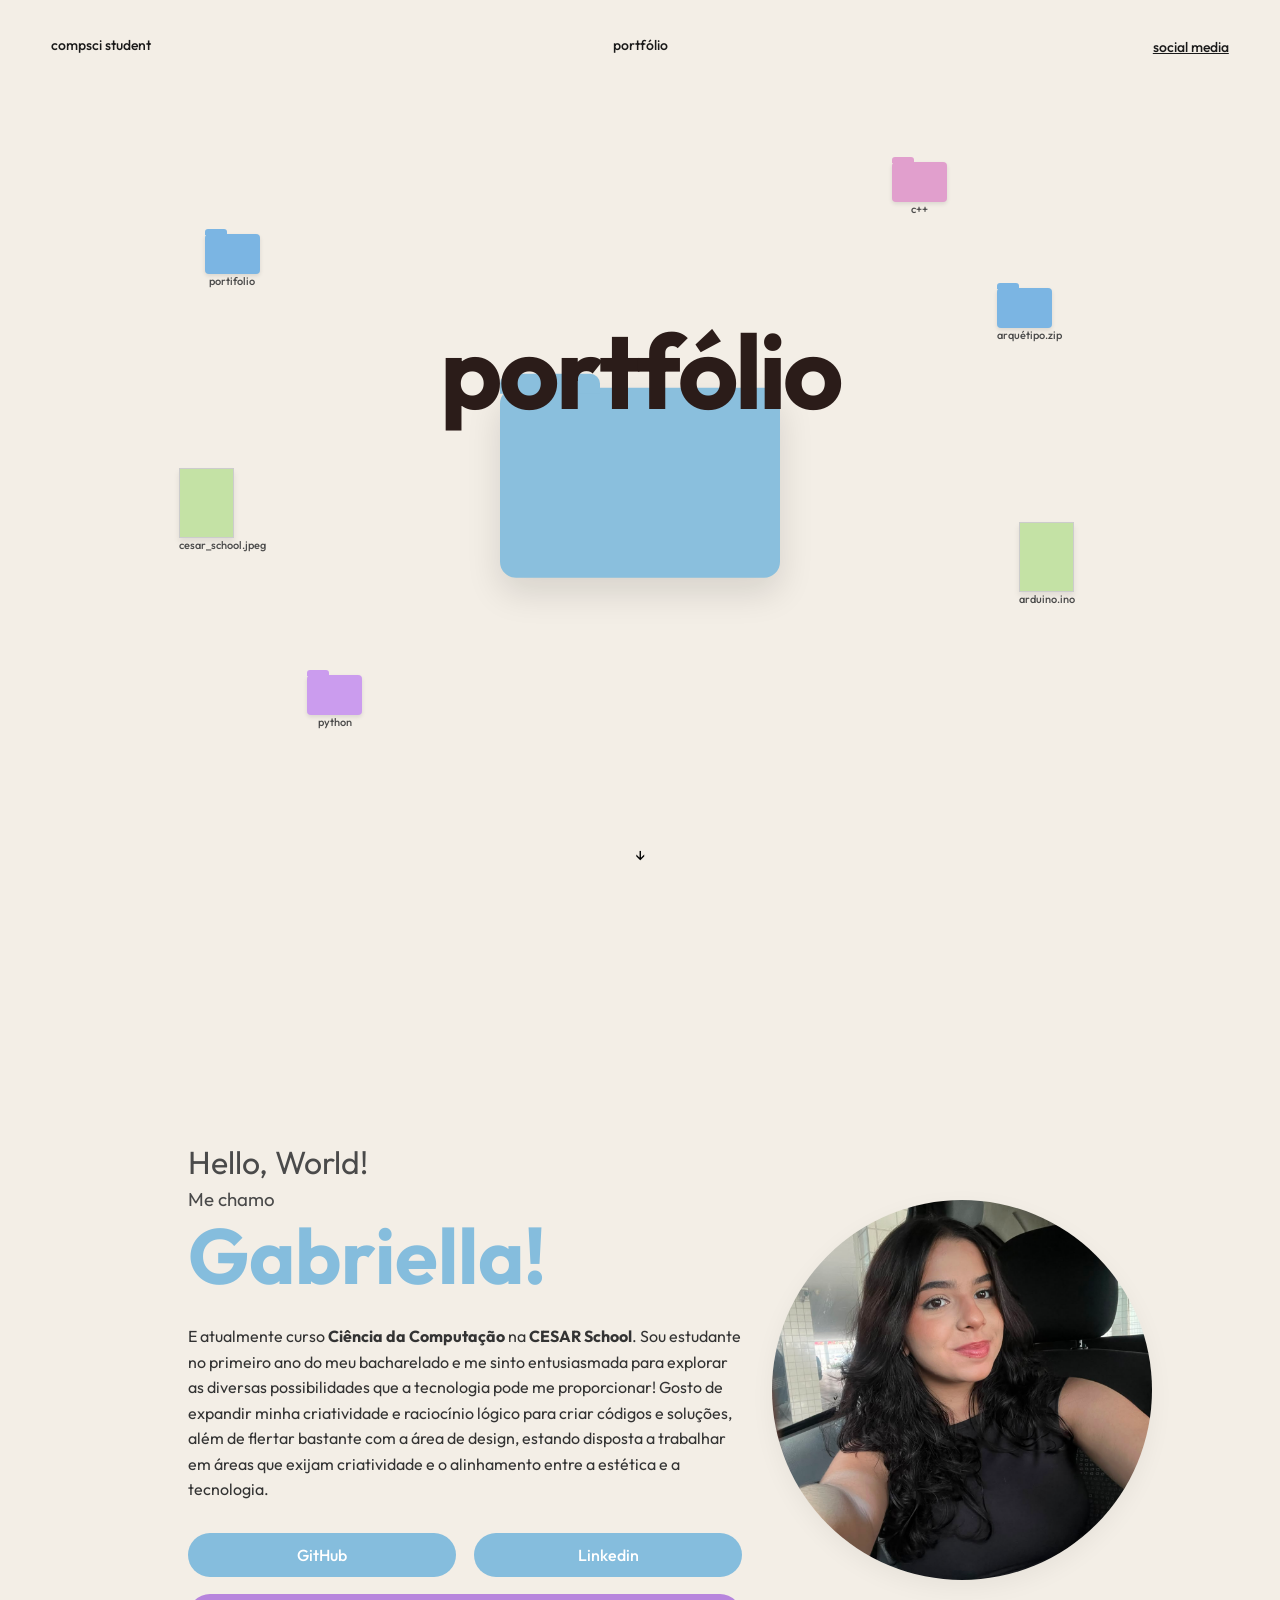
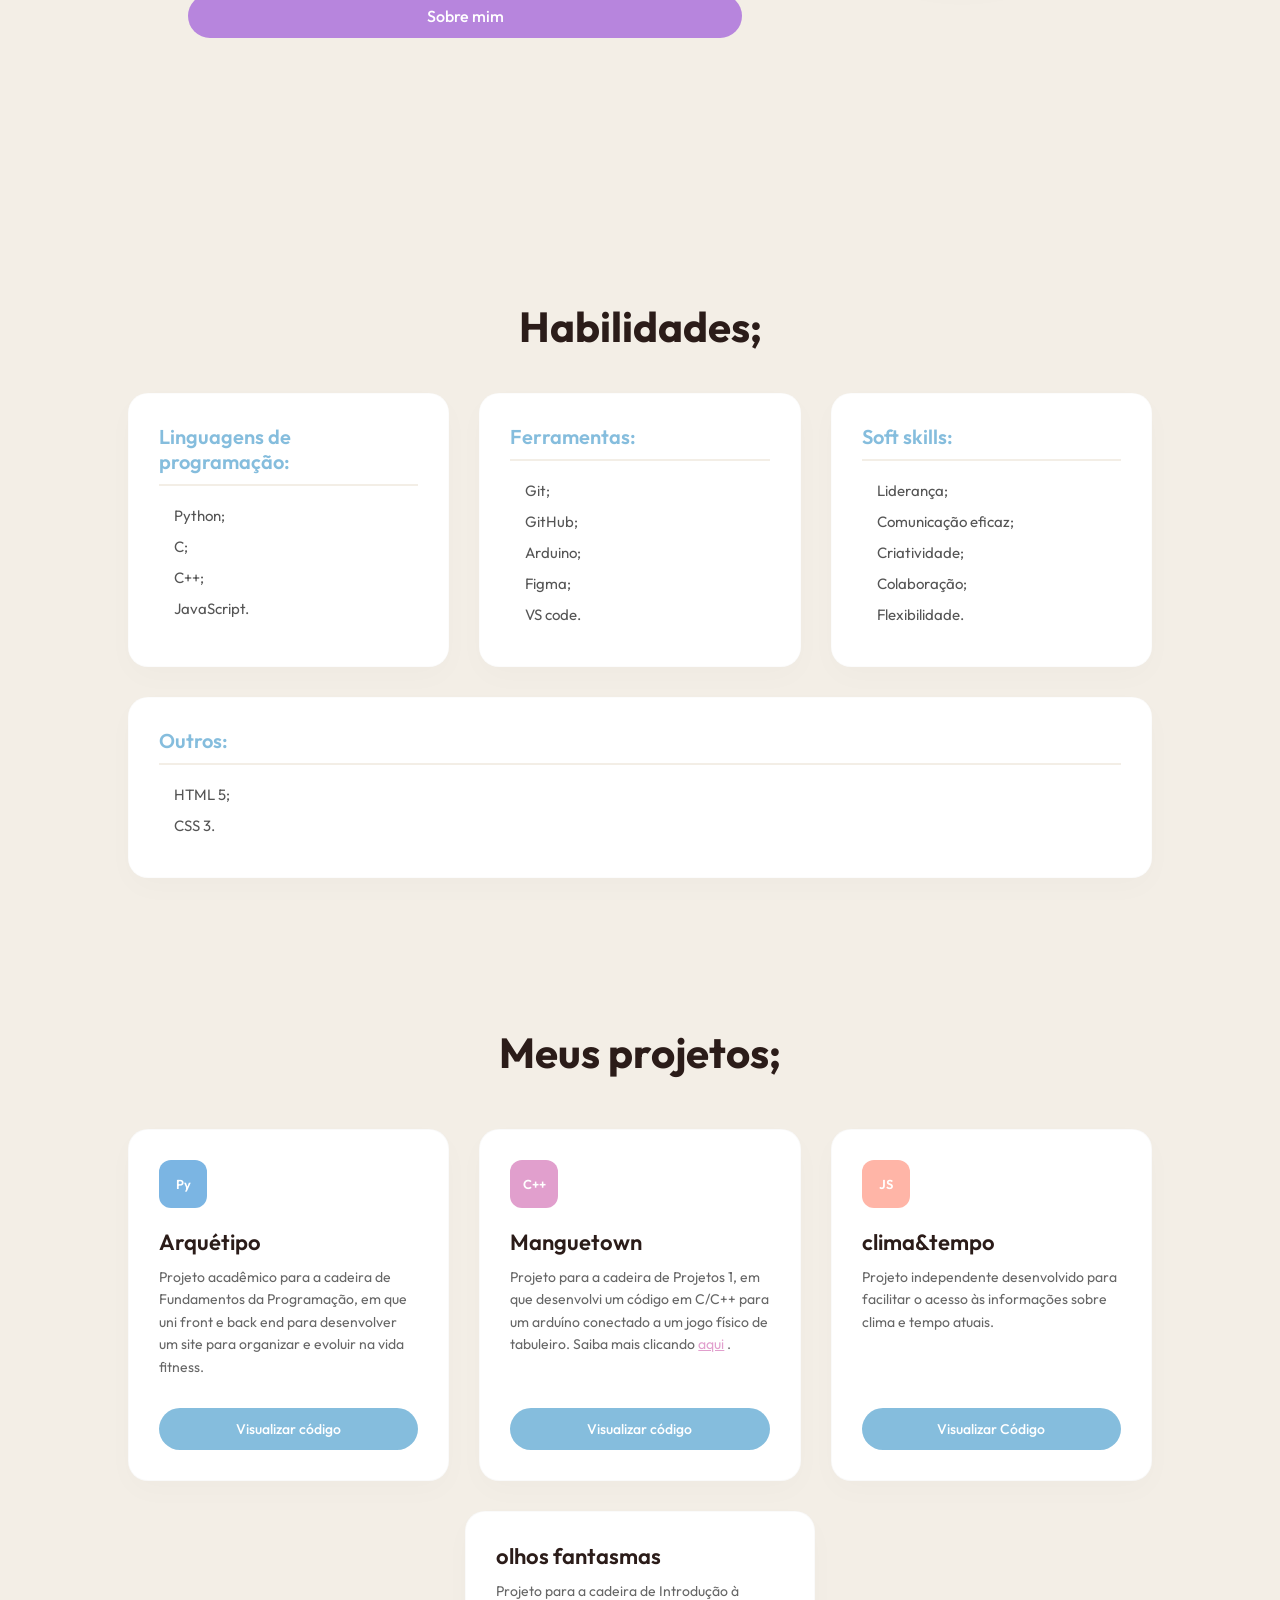
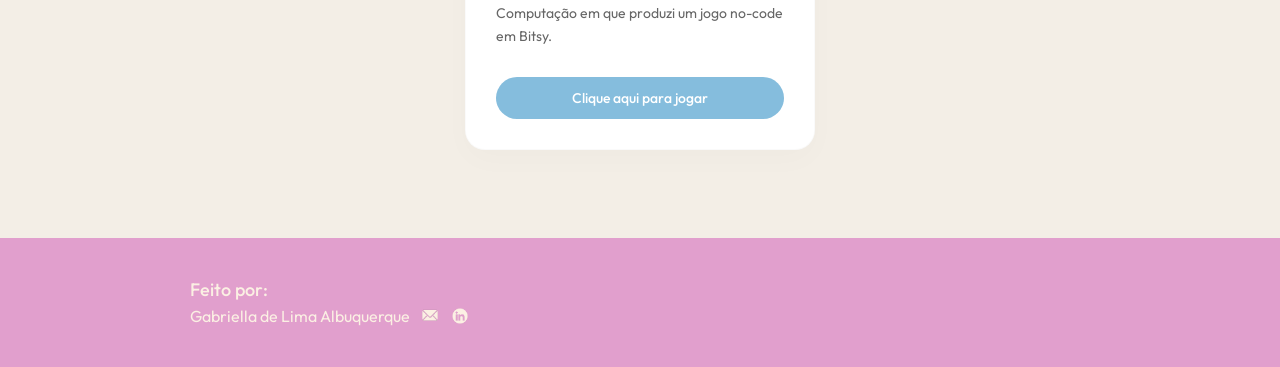
==== commit 77e0f15e: "mudanças finais" ====
--- a/OneDrive/Documentos/portifolio-ic/index.html
+++ b/OneDrive/Documentos/portifolio-ic/index.html
@@ -123,8 +123,8 @@
             <div class="coluna_habilidades">
                 <h3 class="titulo_coluna_hab">Outros:</h3>
                 <ul class="lista_hab">
-                    <li>HTML5;</li>
-                    <li>CSS.</li>
+                    <li>HTML 5;</li>
+                    <li>CSS 3.</li>
                 </ul> </div>
         </div>
     </section>
@@ -177,4 +177,4 @@
     </footer>
 
 </body>
-</html>+</html>
--- a/OneDrive/Documentos/portifolio-ic/style.css
+++ b/OneDrive/Documentos/portifolio-ic/style.css
@@ -872,4 +872,8 @@
     transform: translate(-50%, -50%);
     display: flex;
     z-index: 10;
-}+<<<<<<< HEAD
+}
+=======
+}
+>>>>>>> 778766f8e24a49a22284a02b6bcaa7071c26d018
